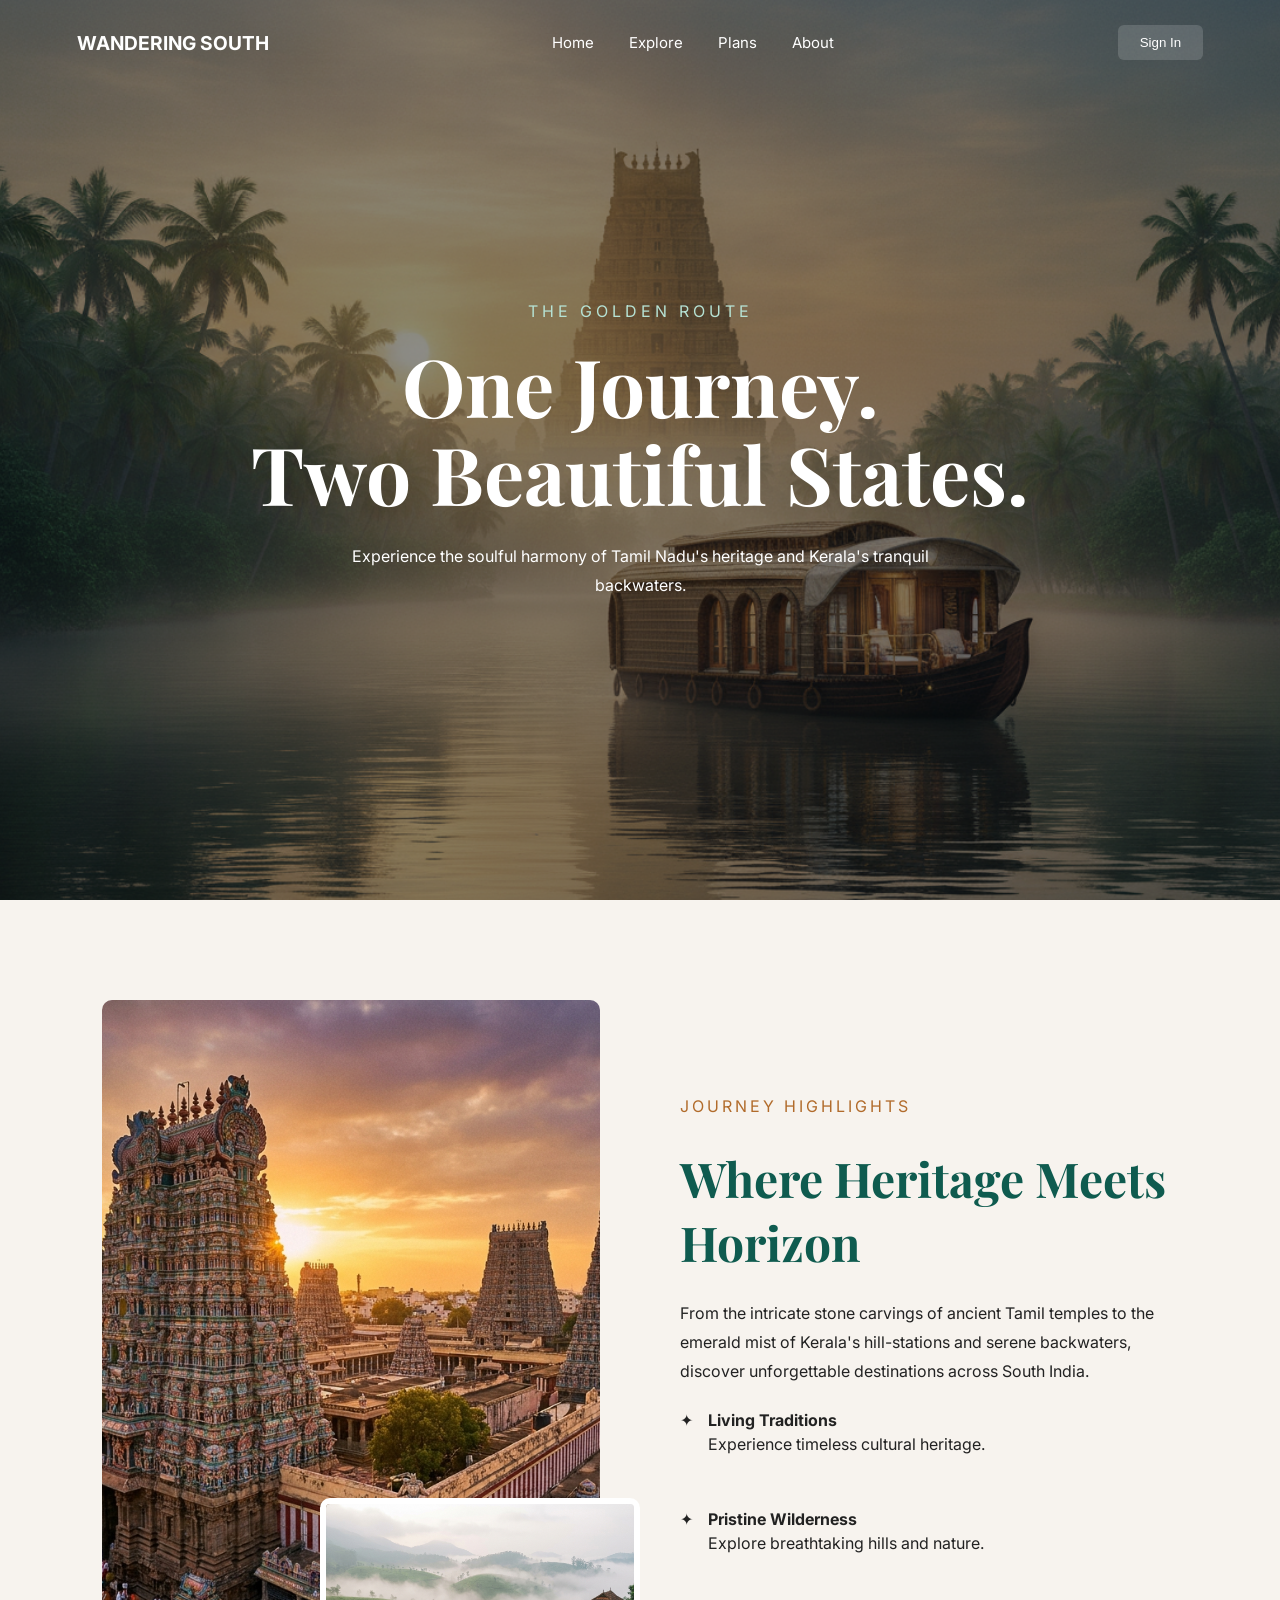
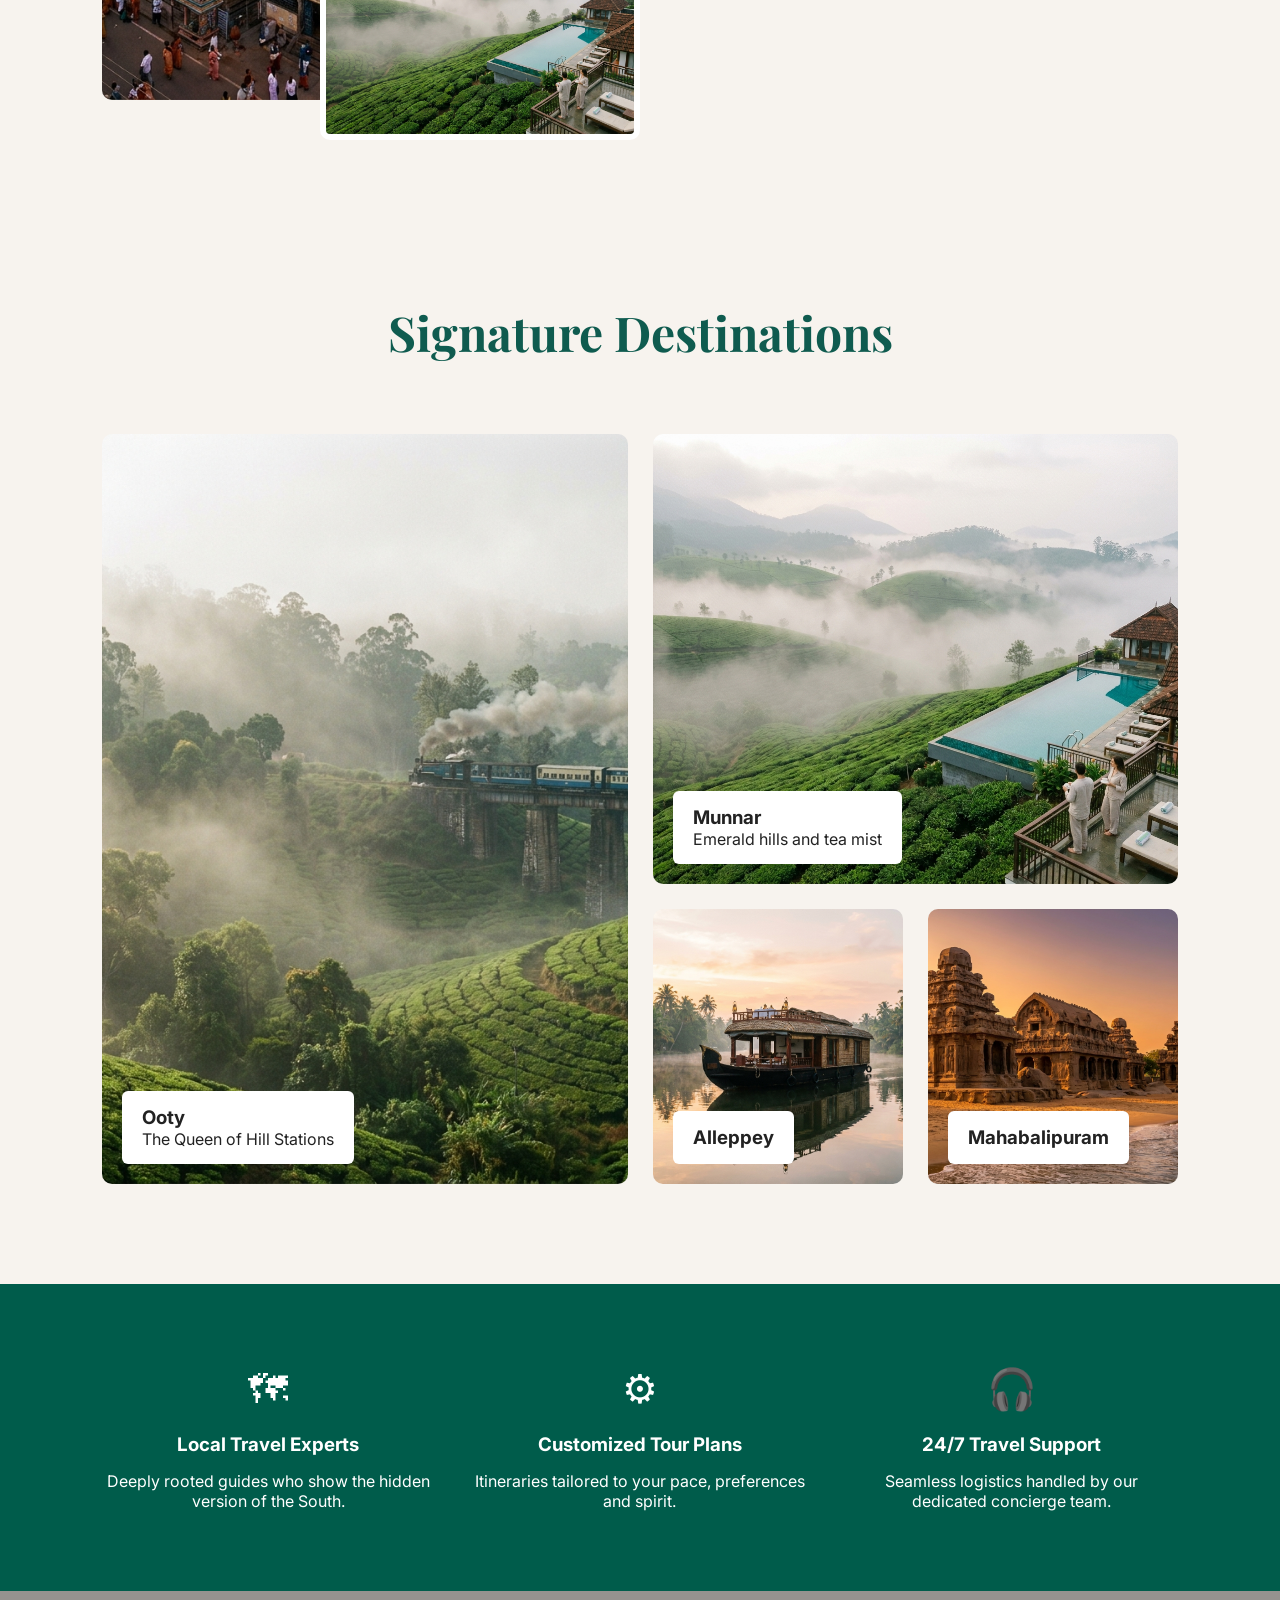
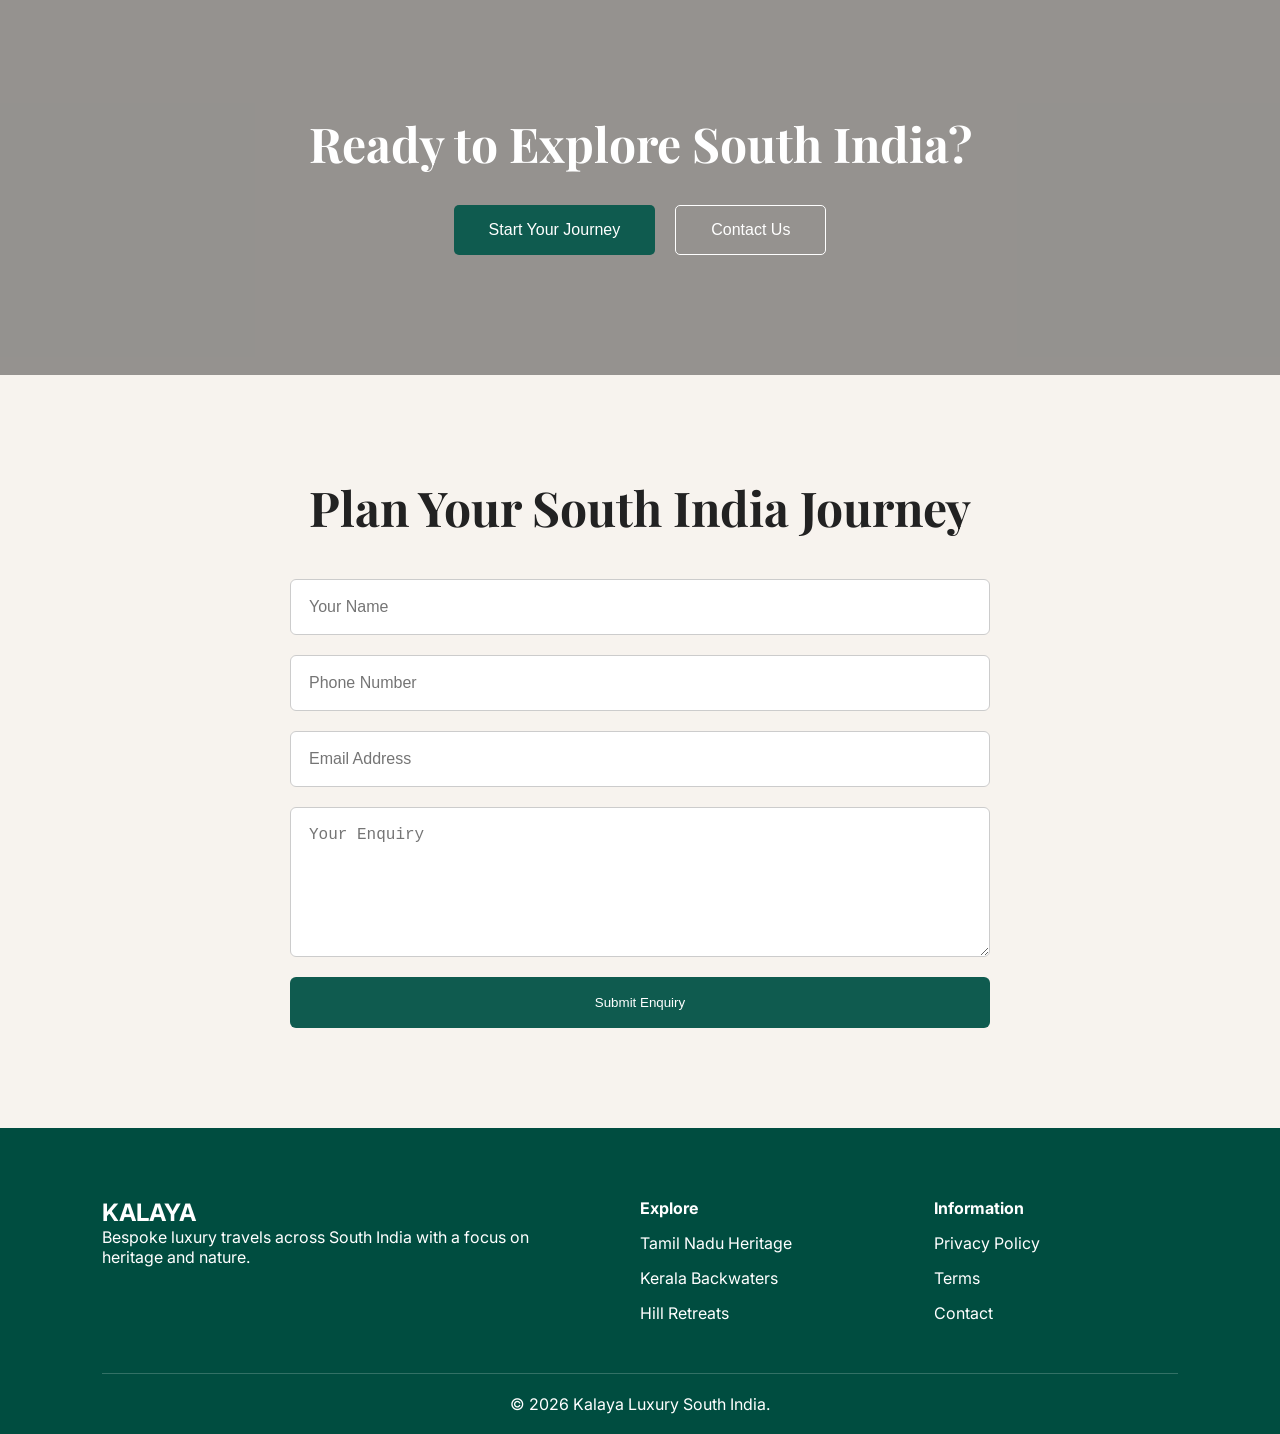
==== index.html @ ccb17ae9 "The travel website added" ====
<!DOCTYPE html>
<html lang="en">

<head>
  <meta charset="UTF-8" />
  <meta name="viewport" content="width=device-width, initial-scale=1.0" />
  <title>Tours Of South</title> <!-- GOOGLE FONT -->
  <link
    href="https://fonts.googleapis.com/css2?family=Playfair+Display:wght@400;500;600;700&family=Inter:wght@300;400;500;600&display=swap"
    rel="stylesheet"> <!-- CSS -->
  <link rel="stylesheet" href="style.css">
</head>

<body> <!-- ================= NAVBAR ================= -->
  <header class="navbar">
    <div class="logo"> WANDERING SOUTH </div>
    <nav class="nav-links" id="navLinks"> <a href="C:\Users\moort\Downloads\south_india_travel\index.html">Home</a> <a
        href="explore.html">Explore</a> <a href="#">Plans</a> <a
        href="#">About</a> </nav> <button class="sign-btn"> Sign In </button>
    <div class="menu-toggle" id="menuToggle"> ☰ </div>
  </header> <!-- ================= HERO SECTION ================= -->
  <section class="hero"> <img src="./Images/temple_boat.png" class="hero-bg" alt="Hero Image">
    <div class="overlay"></div>
    <div class="hero-content">
      <p class="sub-heading"> THE GOLDEN ROUTE </p>
      <h1> One Journey.<br> Two Beautiful States. </h1>
      <p class="hero-text"> Experience the soulful harmony of Tamil Nadu's heritage and Kerala's tranquil backwaters.
      </p>
    </div>
  </section> <!-- ================= ABOUT SECTION ================= -->
  <section class="about">
    <div class="about-left"> <img src="./Images/Temple.png" class="main-img" alt="Temple"> <img src="Images/Munnar.png"
        class="floating-img" alt="Hills"> </div>
    <div class="about-right">
      <p class="section-tag"> JOURNEY HIGHLIGHTS </p>
      <h2> Where Heritage Meets Horizon </h2>
      <p> From the intricate stone carvings of ancient Tamil temples to the emerald mist of Kerala's hill-stations and
        serene backwaters, discover unforgettable destinations across South India. </p>
      <div class="features">
        <div class="feature-item"> <span>✦</span>
          <div>
            <h4>Living Traditions</h4>
            <p>Experience timeless cultural heritage.</p>
          </div>
        </div>
        <div class="feature-item"> <span>✦</span>
          <div>
            <h4>Pristine Wilderness</h4>
            <p>Explore breathtaking hills and nature.</p>
          </div>
        </div>
      </div>
    </div>
  </section> <!-- ================= DESTINATIONS ================= -->
  <section class="destinations">
    <h2 class="section-title"> Signature Destinations </h2>
    <div class="destination-grid"> <!-- LEFT CARD -->
      <div class="card large-card"> <img src="Images/ooty.png" alt="Ooty">
        <div class="card-content">
          <h3>Ooty</h3>
          <p>The Queen of Hill Stations</p>
        </div>
      </div> <!-- RIGHT SIDE -->
      <div class="right-grid">
        <div class="card top-card"> <img src="Images/Munnar.png" alt="Munnar">
          <div class="card-content">
            <h3>Munnar</h3>
            <p>Emerald hills and tea mist</p>
          </div>
        </div>
        <div class="bottom-grid">
          <div class="card small-card"> <img src="Images/boat.png" alt="Alleppey">
            <div class="card-content">
              <h3>Alleppey</h3>
            </div>
          </div>
          <div class="card small-card"> <img src="Images/Mahaballi.png" alt="Mahabalipuram">
            <div class="card-content">
              <h3>Mahabalipuram</h3>
            </div>
          </div>
        </div>
      </div>
    </div>
  </section> <!-- ================= SERVICES ================= -->
  <section class="services">
    <div class="service-box">
      <div class="icon">🗺</div>
      <h3>Local Travel Experts</h3>
      <p> Deeply rooted guides who show the hidden version of the South. </p>
    </div>
    <div class="service-box">
      <div class="icon">⚙</div>
      <h3>Customized Tour Plans</h3>
      <p> Itineraries tailored to your pace, preferences and spirit. </p>
    </div>
    <div class="service-box">
      <div class="icon">🎧</div>
      <h3>24/7 Travel Support</h3>
      <p> Seamless logistics handled by our dedicated concierge team. </p>
    </div>
  </section> <!-- ================= CTA SECTION ================= -->
  <section class="cta">
    <div class="cta-overlay"></div>
    <div class="cta-content">
      <h2> Ready to Explore South India? </h2>
      <div class="cta-buttons"> <button class="primary-btn"> Start Your Journey </button> <button class="secondary-btn">
          Contact Us </button> </div>
    </div>
  </section> <!-- ================= ENQUIRY FORM ================= -->
  <section class="contact-section">
    <h2> Plan Your South India Journey </h2>
    <form id="enquiryForm"> <input type="text" id="name" placeholder="Your Name" required> <input type="tel" id="phone"
        placeholder="Phone Number" required> <input type="email" id="email" placeholder="Email Address" required>
      <textarea id="message" placeholder="Your Enquiry"></textarea> <button type="submit"> Submit Enquiry </button>
    </form>
  </section> <!-- ================= FOOTER ================= -->
  <footer class="footer">
    <div class="footer-container">
      <div class="footer-logo">
        <h2>KALAYA</h2>
        <p> Bespoke luxury travels across South India with a focus on heritage and nature. </p>
      </div>
      <div class="footer-links">
        <h4>Explore</h4> <a href="#">Tamil Nadu Heritage</a> <a href="#">Kerala Backwaters</a> <a href="#">Hill
          Retreats</a>
      </div>
      <div class="footer-links">
        <h4>Information</h4> <a href="#">Privacy Policy</a> <a href="#">Terms</a> <a href="#">Contact</a>
      </div>
    </div>
    <div class="footer-bottom"> © 2026 Kalaya Luxury South India. </div>
  </footer> <!-- JS -->
  <script src="script.js"></script>
</body>

</html>
---- style.css ----
* {
  margin: 0;
  padding: 0;
  box-sizing: border-box;
}

body {
  font-family: 'Inter', sans-serif;
  background: #f7f3ee;
  color: #222;
}

img {
  width: 100%;
  display: block;
}

a {
  text-decoration: none;
}

/* ================= NAVBAR ================= */
.navbar {
  position: absolute;
  top: 0;
  width: 100%;
  padding: 25px 6%;
  display: flex;
  justify-content: space-between;
  align-items: center;
  z-index: 1000;
}

.logo {
  color: white;
  font-weight: 700;
  font-size: 1.2rem;
}

.nav-links {
  display: flex;
  gap: 35px;
}

.nav-links a {
  color: white;
  font-size: 15px;
}

.sign-btn {
  background: rgba(255, 255, 255, 0.15);
  border: none;
  color: white;
  padding: 10px 22px;
  border-radius: 6px;
  cursor: pointer;
}

.menu-toggle {
  display: none;
  color: white;
  font-size: 28px;
  cursor: pointer;
}

/* ================= HERO ================= */
.hero {
  height: 100vh;
  position: relative;
  overflow: hidden;
}

.hero-bg {
  width: 100%;
  height: 100%;
  object-fit: cover;
}

.overlay {
  position: absolute;
  inset: 0;
  background: rgba(0, 0, 0, 0.45);
}

.hero-content {
  position: absolute;
  top: 50%;
  left: 50%;
  transform: translate(-50%, -50%);
  text-align: center;
  color: white;
  width: 90%;
}

.sub-heading {
  letter-spacing: 4px;
  margin-bottom: 20px;
  color: #b6e2d4;
}

.hero-content h1 {
  font-family: 'Playfair Display', serif;
  font-size: 5rem;
  line-height: 1.1;
  margin-bottom: 25px;
}

.hero-text {
  max-width: 650px;
  margin: auto;
  line-height: 1.8;
}

/* ================= ABOUT ================= */
.about {
  display: flex;
  gap: 80px;
  align-items: center;
  padding: 100px 8%;
  flex-wrap: wrap;
}

.about-left {
  flex: 1;
  position: relative;
  min-width: 300px;
}

.main-img {
  border-radius: 10px;
  height: 700px;
  object-fit: cover;
}

.floating-img {
  width: 320px;
  position: absolute;
  bottom: -40px;
  right: -40px;
  border: 6px solid white;
  border-radius: 10px;
}

.about-right {
  flex: 1;
  min-width: 300px;
}

.section-tag {
  color: #b16b2b;
  letter-spacing: 3px;
  margin-bottom: 20px;
}

.about-right h2 {
  font-size: 3rem;
  color: #0f5b4f;
  margin-bottom: 25px;
  font-family: 'Playfair Display', serif;
}

.about-right p {
  line-height: 1.8;
  margin-bottom: 25px;
}

.feature-item {
  display: flex;
  gap: 15px;
  margin-bottom: 25px;
}

/* ================= DESTINATIONS ================= */
.destinations {
  padding: 100px 8%;
}

.section-title {
  text-align: center;
  font-size: 3rem;
  margin-bottom: 70px;
  color: #0f5b4f;
  font-family: 'Playfair Display', serif;
}

.destination-grid {
  display: grid;
  grid-template-columns: 1fr 1fr;
  gap: 25px;
}

.right-grid {
  display: flex;
  flex-direction: column;
  gap: 25px;
}

.bottom-grid {
  display: grid;
  grid-template-columns: 1fr 1fr;
  gap: 25px;
}

.card {
  position: relative;
  overflow: hidden;
  border-radius: 10px;
}

.card img {
  height: 100%;
  object-fit: cover;
  transition: 0.4s;
}

.card:hover img {
  transform: scale(1.05);
}

.large-card {
  height: 750px;
}

.top-card {
  height: 450px;
}

.small-card {
  height: 275px;
}

.card-content {
  position: absolute;
  bottom: 20px;
  left: 20px;
  background: white;
  padding: 15px 20px;
  border-radius: 6px;
}

/* ================= SERVICES ================= */
.services {
  background: #005c4b;
  color: white;
  padding: 80px 8%;
  display: grid;
  grid-template-columns: repeat(3, 1fr);
  gap: 40px;
  text-align: center;
}

.service-box .icon {
  font-size: 40px;
  margin-bottom: 20px;
}

.service-box h3 {
  margin-bottom: 15px;
}

/* ================= CTA ================= */
.cta {
  position: relative;
  background: url('../images/backgrounds/cta-bg.jpg') center/cover;
  padding: 120px 20px;
  text-align: center;
  color: white;
}

.cta-overlay {
  position: absolute;
  inset: 0;
  background: rgba(0, 0, 0, 0.4);
}

.cta-content {
  position: relative;
  z-index: 2;
}

.cta h2 {
  font-size: 3rem;
  margin-bottom: 30px;
  font-family: 'Playfair Display', serif;
}

.cta-buttons {
  display: flex;
  justify-content: center;
  gap: 20px;
  flex-wrap: wrap;
}

.primary-btn,
.secondary-btn {
  padding: 15px 35px;
  border: none;
  cursor: pointer;
  font-size: 16px;
  border-radius: 5px;
}

.primary-btn {
  background: #0f5b4f;
  color: white;
}

.secondary-btn {
  background: transparent;
  border: 1px solid white;
  color: white;
}

/* ================= CONTACT ================= */
.contact-section {
  padding: 100px 8%;
  text-align: center;
}

.contact-section h2 {
  font-size: 3rem;
  margin-bottom: 40px;
  font-family: 'Playfair Display', serif;
}

#enquiryForm {
  max-width: 700px;
  margin: auto;
  display: flex;
  flex-direction: column;
  gap: 20px;
}

#enquiryForm input,
#enquiryForm textarea {
  padding: 18px;
  border: 1px solid #ccc;
  border-radius: 6px;
  font-size: 16px;
}

#enquiryForm textarea {
  height: 150px;
}

#enquiryForm button {
  background: #0f5b4f;
  color: white;
  padding: 18px;
  border: none;
  border-radius: 6px;
  cursor: pointer;
}

/* ================= FOOTER ================= */
.footer {
  background: #004d40;
  color: white;
  padding: 70px 8% 20px;
}

.footer-container {
  display: grid;
  grid-template-columns: 2fr 1fr 1fr;
  gap: 50px;
}

.footer-links {
  display: flex;
  flex-direction: column;
  gap: 15px;
}

.footer-links a {
  color: white;
}

.footer-bottom {
  margin-top: 50px;
  text-align: center;
  border-top: 1px solid rgba(255, 255, 255, 0.2);
  padding-top: 20px;
}

/* ================= RESPONSIVE ================= */
@media(max-width:992px) {
  .hero-content h1 {
    font-size: 3.5rem;
  }

  .destination-grid {
    grid-template-columns: 1fr;
  }

  .services {
    grid-template-columns: 1fr;
  }

  .footer-container {
    grid-template-columns: 1fr;
  }
}

@media(max-width:768px) {
  .nav-links {
    position: absolute;
    top: 90px;
    right: -100%;
    background: #0f5b4f;
    flex-direction: column;
    width: 250px;
    padding: 30px;
    transition: 0.4s;
  }

  .nav-links.active {
    right: 20px;
  }

  .menu-toggle {
    display: block;
  }

  .sign-btn {
    display: none;
  }

  .hero-content h1 {
    font-size: 2.5rem;
  }

  .about {
    flex-direction: column;
  }

  .floating-img {
    width: 220px;
    right: 0;
  }

  .bottom-grid {
    grid-template-columns: 1fr;
  }

  .large-card {
    height: 500px;
  }

  .top-card {
    height: 300px;
  }

  .small-card {
    height: 250px;
  }

  .section-title,
  .about-right h2,
  .contact-section h2,
  .cta h2 {
    font-size: 2rem;
  }

  /* EXPLORE PAGE */
  /* ========================================= */
  .explore-navbar {
    background: #f7f3ee;
    display: flex;
    justify-content: space-between;
    align-items: center;
    padding: 20px 6%;
    position: sticky;
    top: 0;
    z-index: 1000;
  }

  .explore-logo {
    font-family: 'Playfair Display', serif;
    font-size: 2rem;
    line-height: 1;
  }

  .explore-nav-links {
    display: flex;
    gap: 30px;
  }

  .explore-nav-links a {
    color: #222;
    font-size: 15px;
  }

  .active-link {
    border-bottom: 2px solid #0f5b4f;
  }

  .journey-btn {
    background: #0f5b4f;
    color: white;
    border: none;
    padding: 14px 22px;
    border-radius: 10px;
    cursor: pointer;
  }

  .explore-menu-toggle {
    display: none;
    font-size: 30px;
    cursor: pointer;
  }

  /* HERO */
  .explore-hero {
    display: flex;
    justify-content: space-between;
    align-items: center;
    gap: 50px;
    padding: 60px 6%;
    flex-wrap: wrap;
  }

  .explore-left {
    flex: 1;
    min-width: 300px;
  }

  .explore-left h1 {
    font-size: 4rem;
    margin-bottom: 25px;
    font-family: 'Playfair Display', serif;
  }

  .explore-left p {
    line-height: 1.8;
    margin-bottom: 30px;
  }

  /* SEARCH */
  .search-container {
    position: relative;
    display: flex;
    background: white;
    padding: 10px;
    border-radius: 15px;
    box-shadow: 0 5px 15px rgba(0, 0, 0, 0.08);
  }

  .search-container input {
    flex: 1;
    border: none;
    outline: none;
    padding: 15px;
    font-size: 15px;
  }

  .search-container button {
    background: #0f5b4f;
    color: white;
    border: none;
    padding: 15px 25px;
    border-radius: 10px;
    cursor: pointer;
  }

  /* SEARCH SUGGESTION */
  .suggestions-box {
    position: absolute;
    width: 100%;
    top: 100%;
    left: 0;
    background: white;
    border-radius: 10px;
    margin-top: 10px;
    overflow: hidden;
    z-index: 100;
  }

  .suggestion-item {
    padding: 15px;
    cursor: pointer;
  }

  .suggestion-item:hover {
    background: #f3f3f3;
  }

  /* RIGHT GRID */
  .explore-right {
    flex: 1;
    display: grid;
    grid-template-columns: 1fr 1fr;
    gap: 20px;
    min-width: 300px;
  }

  .grid-item {
    overflow: hidden;
    border-radius: 15px;
    height: 240px;
  }

  .grid-item img {
    width: 100%;
    height: 100%;
    object-fit: cover;
  }

  .tall {
    grid-row: span 2;
    height: 500px;
  }

  /* CATEGORY */
  .category-section {
    padding: 100px 6%;
    text-align: center;
  }

  .category-section h2 {
    font-size: 3rem;
    margin-bottom: 60px;
    font-family: 'Playfair Display', serif;
  }

  .category-grid {
    display: grid;
    grid-template-columns: repeat(5, 1fr);
    gap: 20px;
  }

  .category-card {
    position: relative;
    overflow: hidden;
    border-radius: 15px;
    cursor: pointer;
    height: 320px;
  }

  .category-card img {
    width: 100%;
    height: 100%;
    object-fit: cover;
    transition: 0.4s;
  }

  .category-card:hover img {
    transform: scale(1.08);
  }

  .category-overlay {
    position: absolute;
    inset: 0;
    background: linear-gradient(to top, rgba(0, 0, 0, 0.7), transparent);
    display: flex;
    flex-direction: column;
    justify-content: flex-end;
    padding: 20px;
    color: white;
    text-align: left;
  }

  /* FEATURED */
  .featured-section {
    padding: 100px 6%;
  }

  .featured-top {
    display: flex;
    justify-content: space-between;
    align-items: center;
    margin-bottom: 50px;
    flex-wrap: wrap;
    gap: 20px;
  }

  .featured-top h2 {
    font-size: 3rem;
    font-family: 'Playfair Display', serif;
  }

  .filter-buttons {
    display: flex;
    gap: 15px;
  }

  .filter-buttons button {
    border: none;
    padding: 12px 20px;
    border-radius: 30px;
    cursor: pointer;
  }

  .active-filter {
    background: #0f5b4f;
    color: white;
  }

  .destination-cards {
    display: grid;
    grid-template-columns: repeat(3, 1fr);
    gap: 30px;
  }

  .destination-card {
    background: white;
    border-radius: 20px;
    overflow: hidden;
    box-shadow: 0 10px 20px rgba(0, 0, 0, 0.05);
  }

  .destination-card img {
    width: 100%;
    height: 260px;
    object-fit: cover;
  }

  .destination-content {
    padding: 25px;
  }

  .destination-content h3 {
    margin-bottom: 15px;
    font-size: 1.6rem;
    font-family: 'Playfair Display', serif;
  }

  .destination-content p {
    line-height: 1.8;
    margin-bottom: 25px;
  }

  .destination-footer {
    display: flex;
    justify-content: space-between;
  }

  /* BENEFITS */
  .benefits-section {
    padding: 80px 6%;
    display: grid;
    grid-template-columns: repeat(3, 1fr);
    gap: 40px;
    text-align: center;
  }

  .benefit-icon {
    width: 70px;
    height: 70px;
    background: #0f5b4f;
    margin: auto;
    border-radius: 20px;
    display: flex;
    justify-content: center;
    align-items: center;
    color: white;
    font-size: 30px;
    margin-bottom: 20px;
  }

  /* CTA */
  .explore-cta {
    position: relative;
    background: url('Images/varkala_red_cliff_beach_kerala_overlooking_the_arabian_sea_at_sunset_beachside.png') center/cover;
    padding: 140px 20px;
    text-align: center;
    color: white;
  }

  .cta-dark {
    position: absolute;
    inset: 0;
    background: rgba(0, 0, 0, 0.5);
  }

  .explore-cta-content {
    position: relative;
    z-index: 2;
  }

  .explore-cta-content h2 {
    font-size: 3.5rem;
    margin-bottom: 20px;
    font-family: 'Playfair Display', serif;
  }

  .cta-btns {
    display: flex;
    justify-content: center;
    gap: 20px;
    margin-top: 35px;
    flex-wrap: wrap;
  }

  .trip-btn,
  .contact-btn {
    padding: 15px 35px;
    border: none;
    border-radius: 10px;
    cursor: pointer;
  }

  .trip-btn {
    background: #0f5b4f;
    color: white;
  }

  .contact-btn {
    background: transparent;
    border: 1px solid white;
    color: white;
  }

  /* FOOTER */
  .explore-footer {
    background: #f7f3ee;
    padding: 80px 6% 20px;
  }

  .footer-grid {
    display: grid;
    grid-template-columns: 2fr 1fr 1fr 1fr;
    gap: 40px;
  }

  .footer-grid a {
    display: block;
    margin-bottom: 12px;
    color: #222;
  }

  .newsletter-box {
    display: flex;
    margin-top: 15px;
  }

  .newsletter-box input {
    flex: 1;
    padding: 15px;
    border: none;
  }

  .newsletter-box button {
    width: 60px;
    border: none;
    background: #0f5b4f;
    color: white;
  }

  /* RESPONSIVE */
  @media(max-width:992px) {
    .category-grid {
      grid-template-columns: repeat(2, 1fr);
    }

    .destination-cards {
      grid-template-columns: 1fr;
    }

    .benefits-section {
      grid-template-columns: 1fr;
    }

    .footer-grid {
      grid-template-columns: 1fr;
    }
  }

  @media(max-width:768px) {
    .explore-nav-links {
      position: absolute;
      top: 90px;
      right: -100%;
      flex-direction: column;
      background: white;
      width: 250px;
      padding: 30px;
      box-shadow: 0 10px 20px rgba(0, 0, 0, 0.1);
      transition: 0.4s;
    }

    .explore-nav-links.active {
      right: 20px;
    }

    .explore-menu-toggle {
      display: block;
    }

    .journey-btn {
      display: none;
    }

    .explore-left h1 {
      font-size: 2.5rem;
    }

    .category-grid {
      grid-template-columns: 1fr;
    }

    .explore-right {
      grid-template-columns: 1fr;
    }

    .tall {
      height: 300px;
    }

    .featured-top h2,
    .category-section h2,
    .explore-cta-content h2 {
      font-size: 2rem;
    }
  }
}
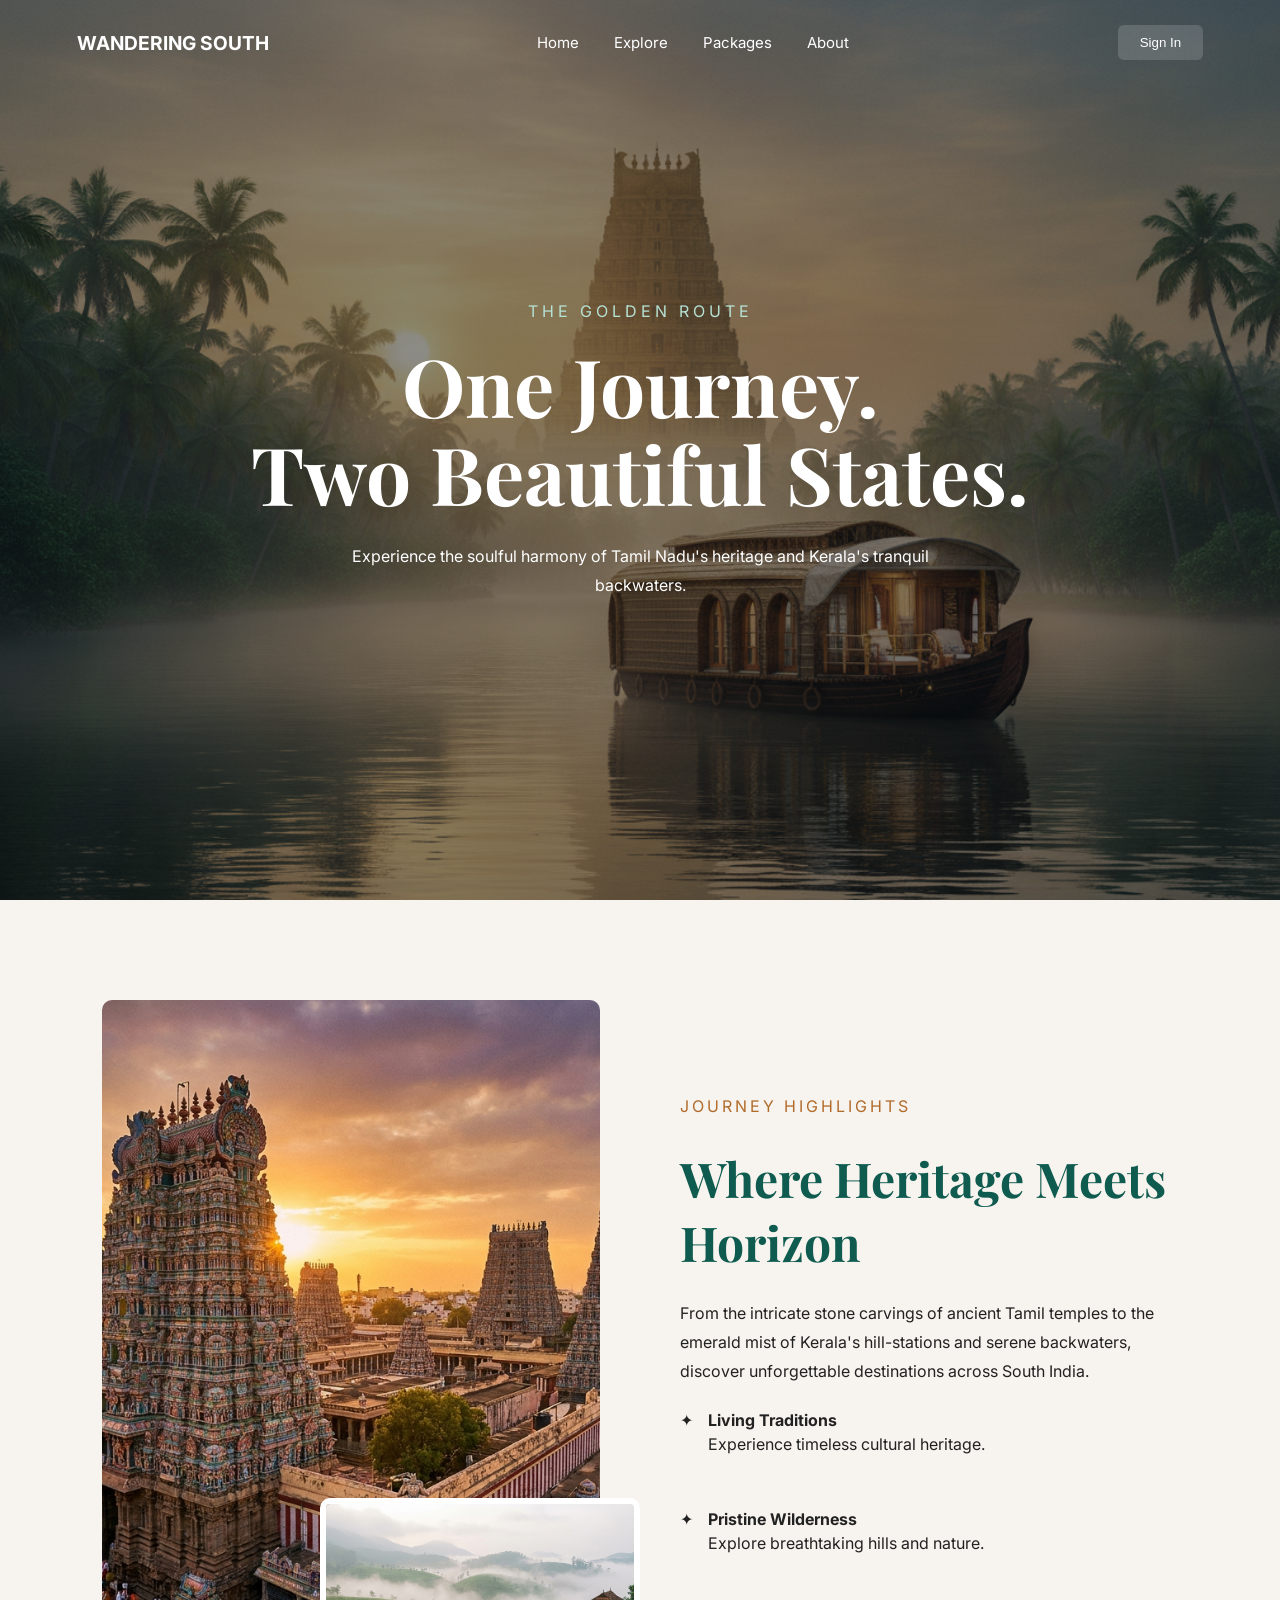
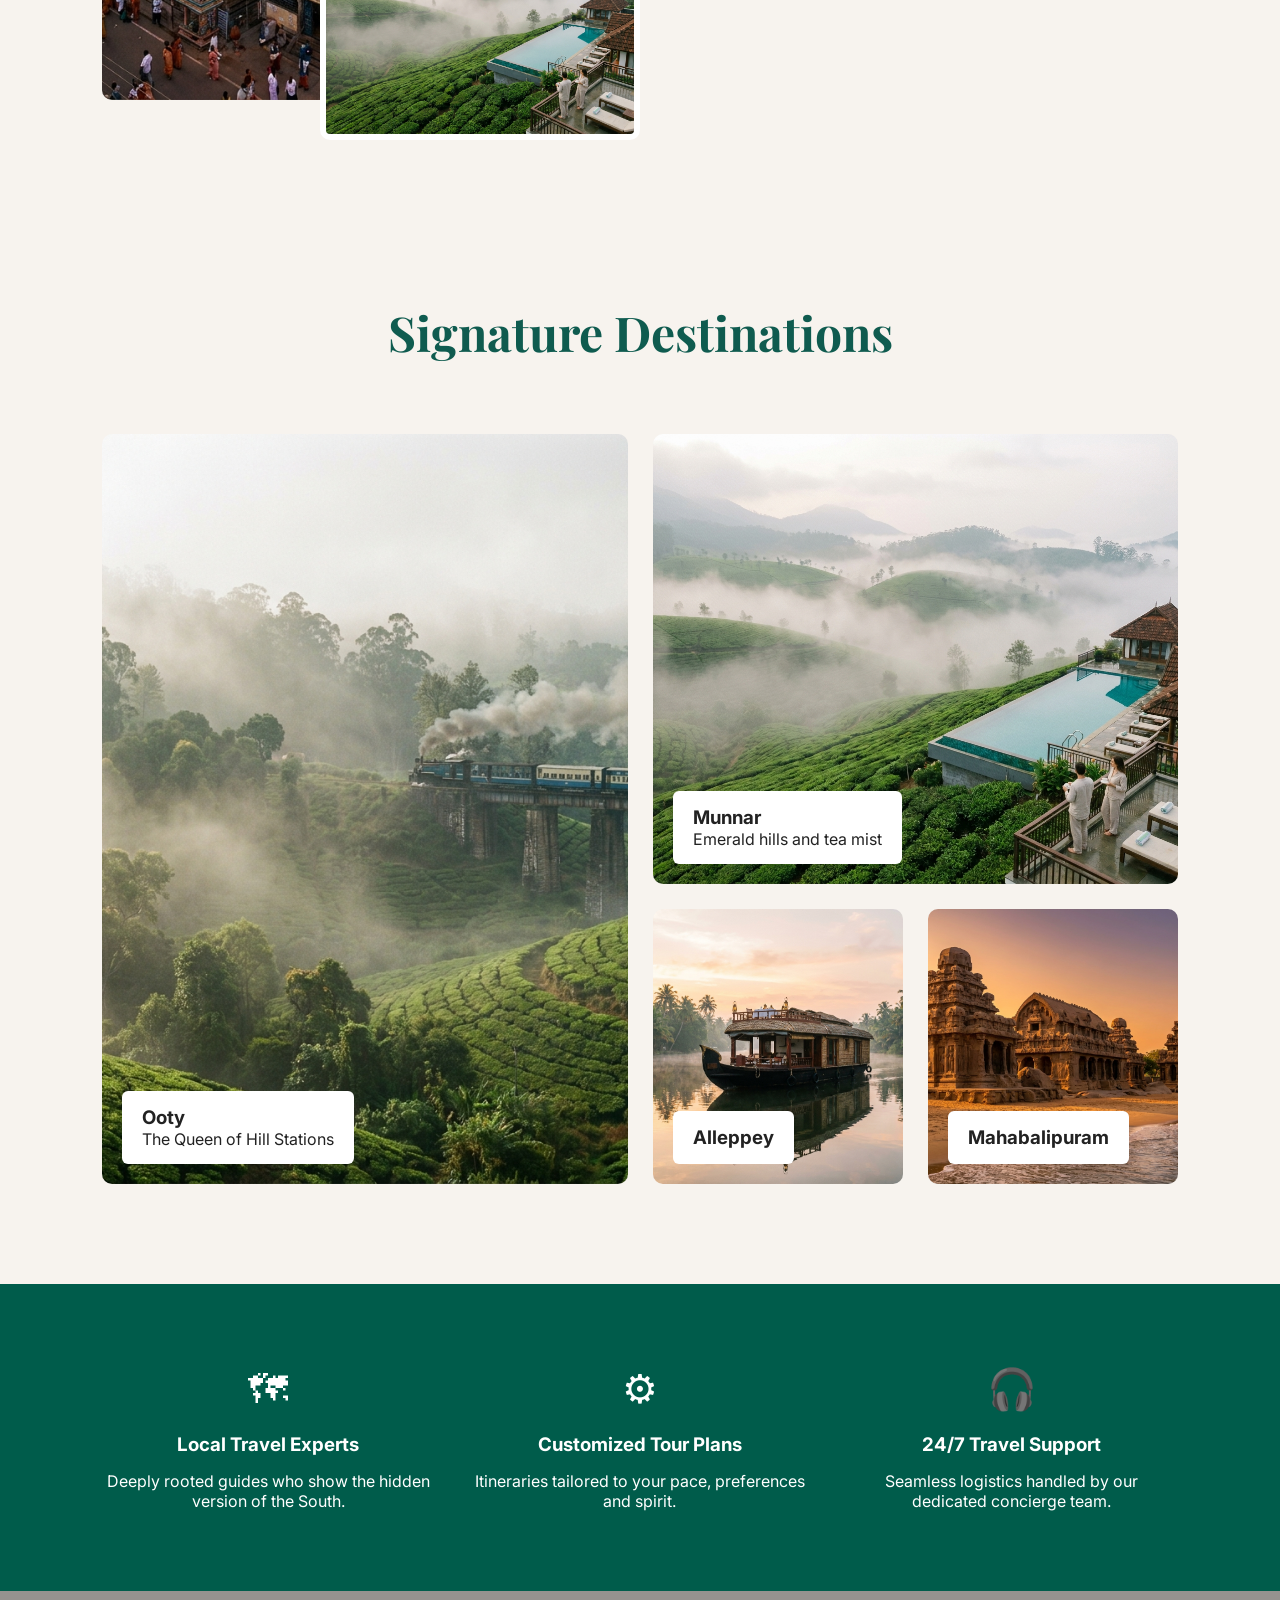
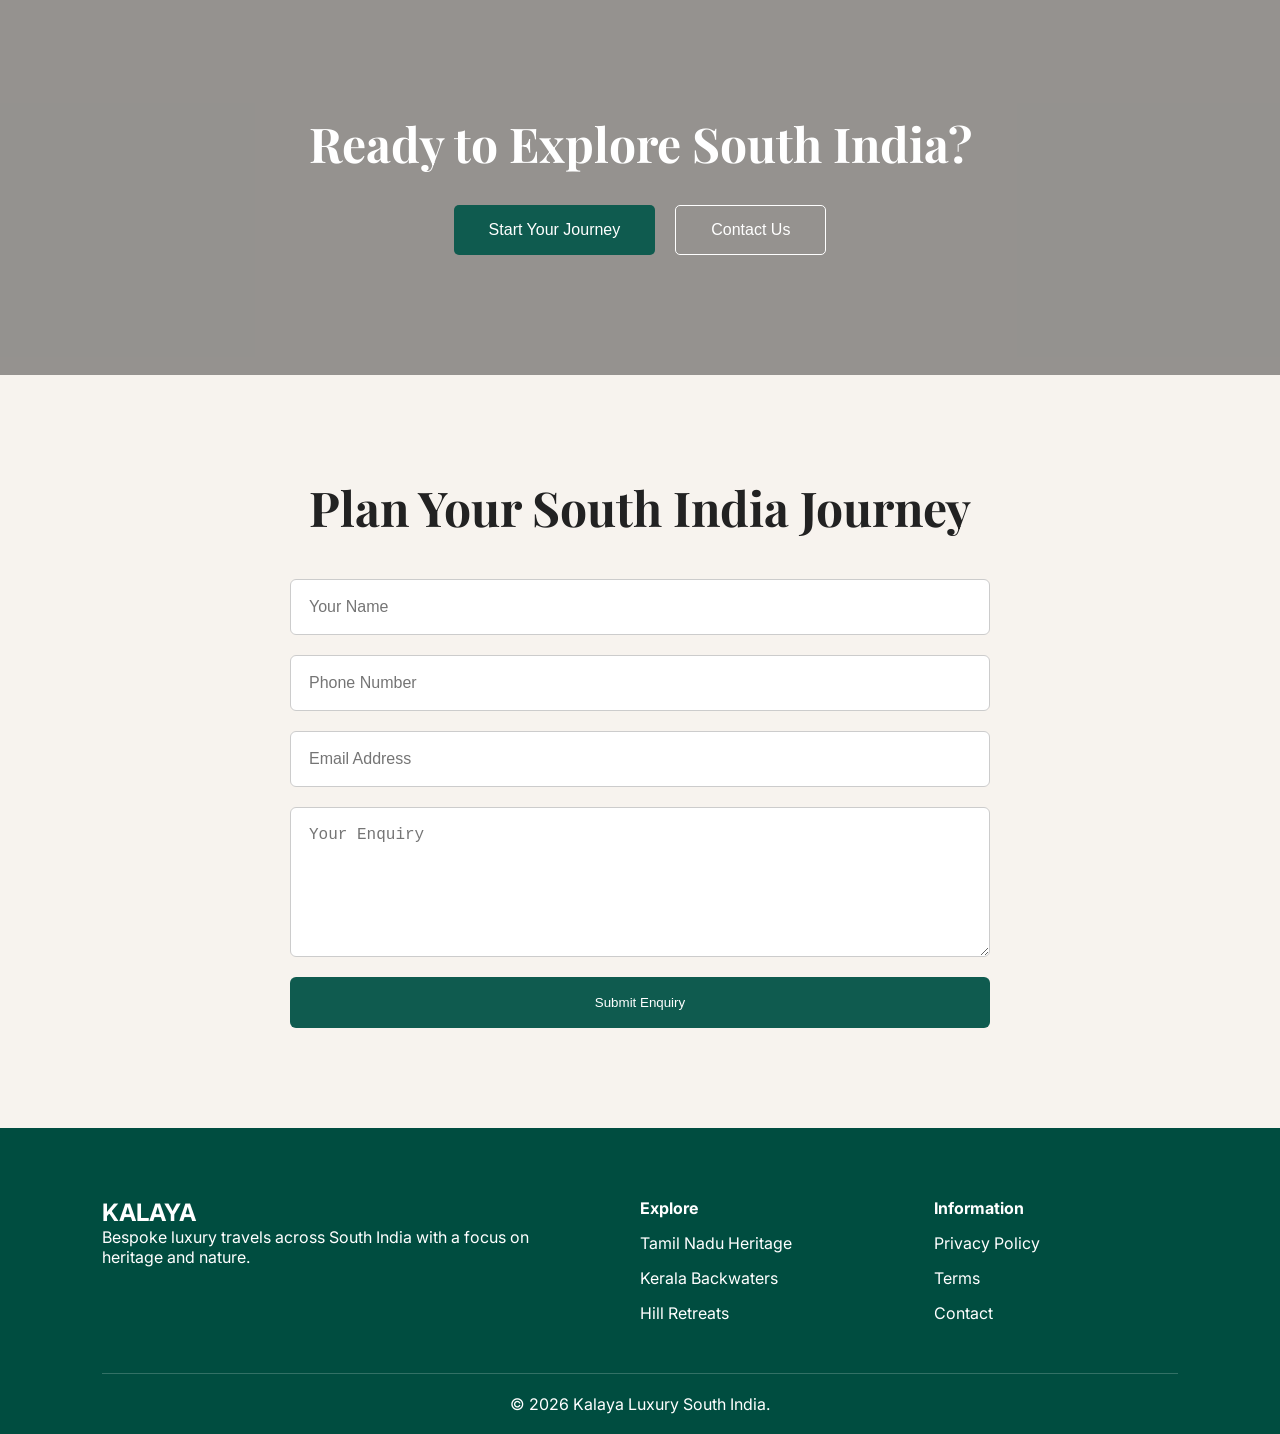
==== commit 21c6ffdf: "explore page is working" ====
--- a/index.html
+++ b/index.html
@@ -15,7 +15,7 @@
   <header class="navbar">
     <div class="logo"> WANDERING SOUTH </div>
     <nav class="nav-links" id="navLinks"> <a href="C:\Users\moort\Downloads\south_india_travel\index.html">Home</a> <a
-        href="explore.html">Explore</a> <a href="#">Plans</a> <a
+        href="explore.html">Explore</a> <a href="#">Packages</a> <a
         href="#">About</a> </nav> <button class="sign-btn"> Sign In </button>
     <div class="menu-toggle" id="menuToggle"> ☰ </div>
   </header> <!-- ================= HERO SECTION ================= -->
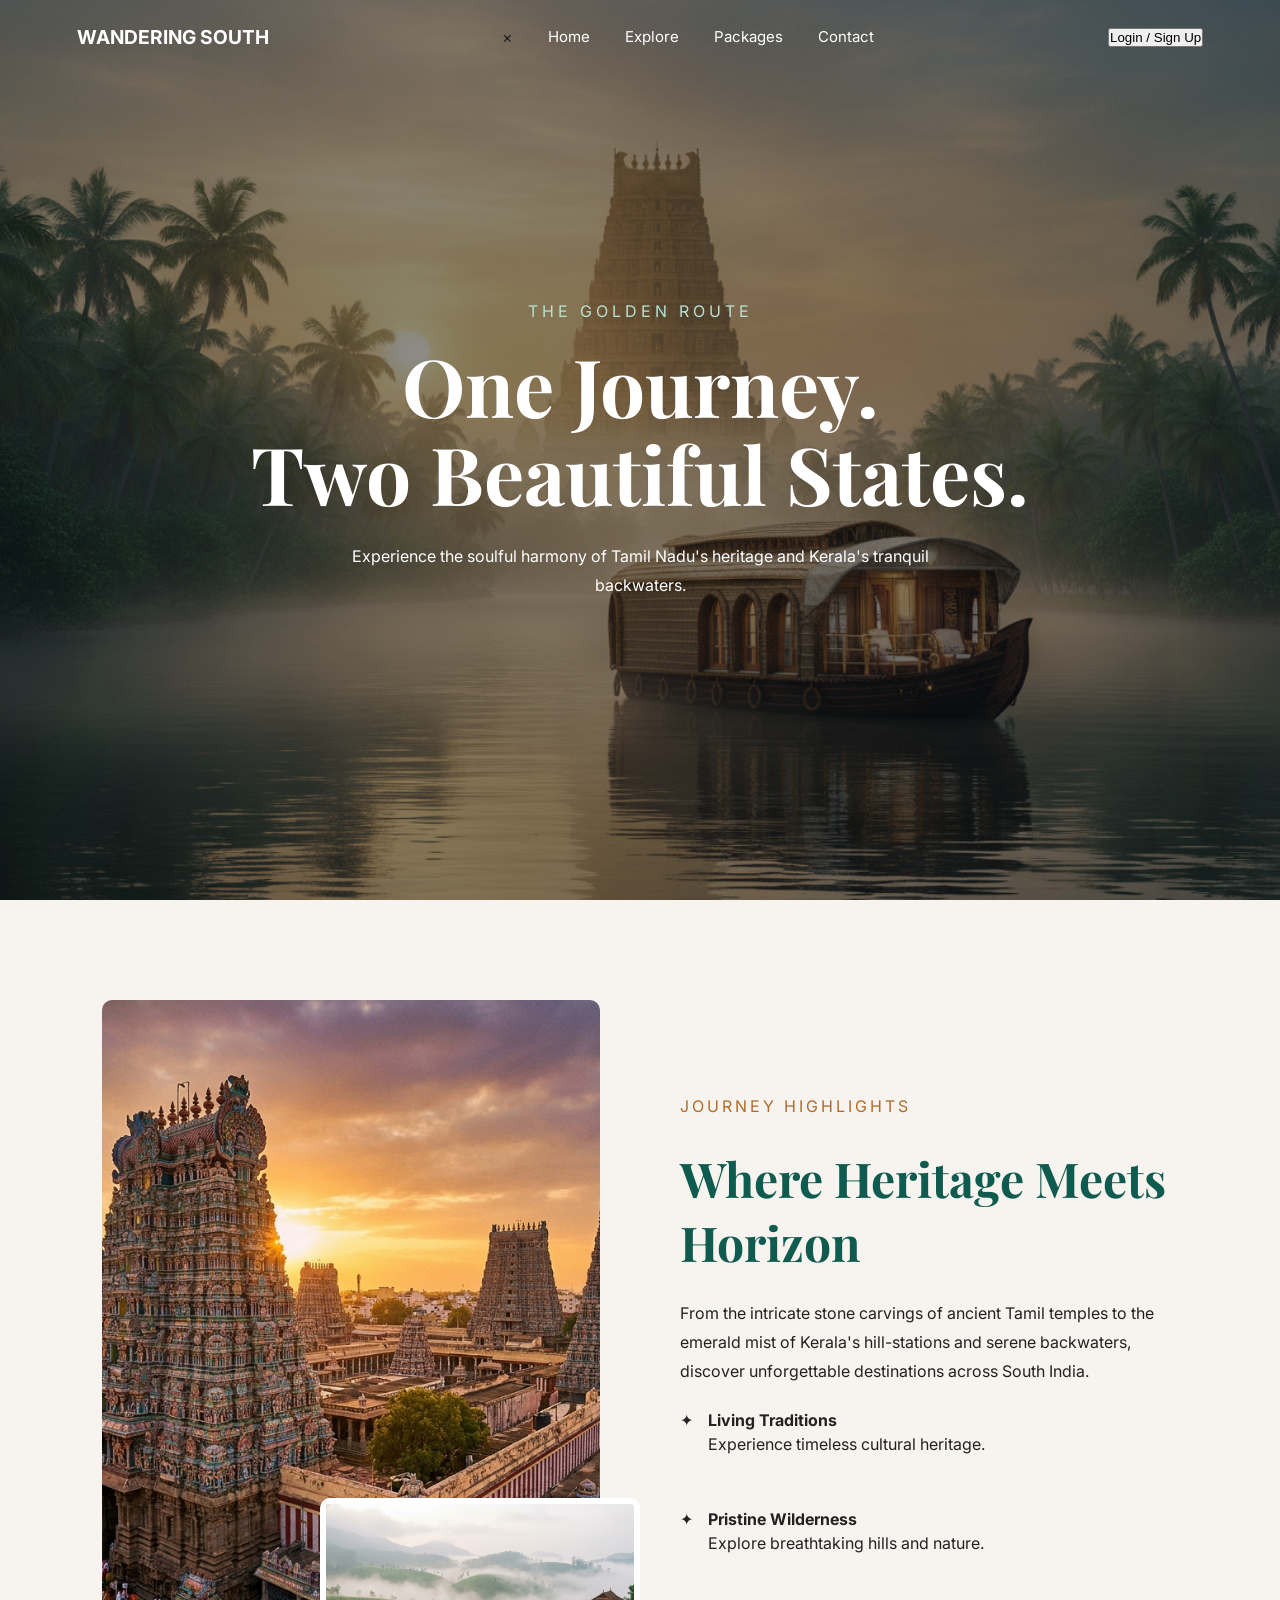
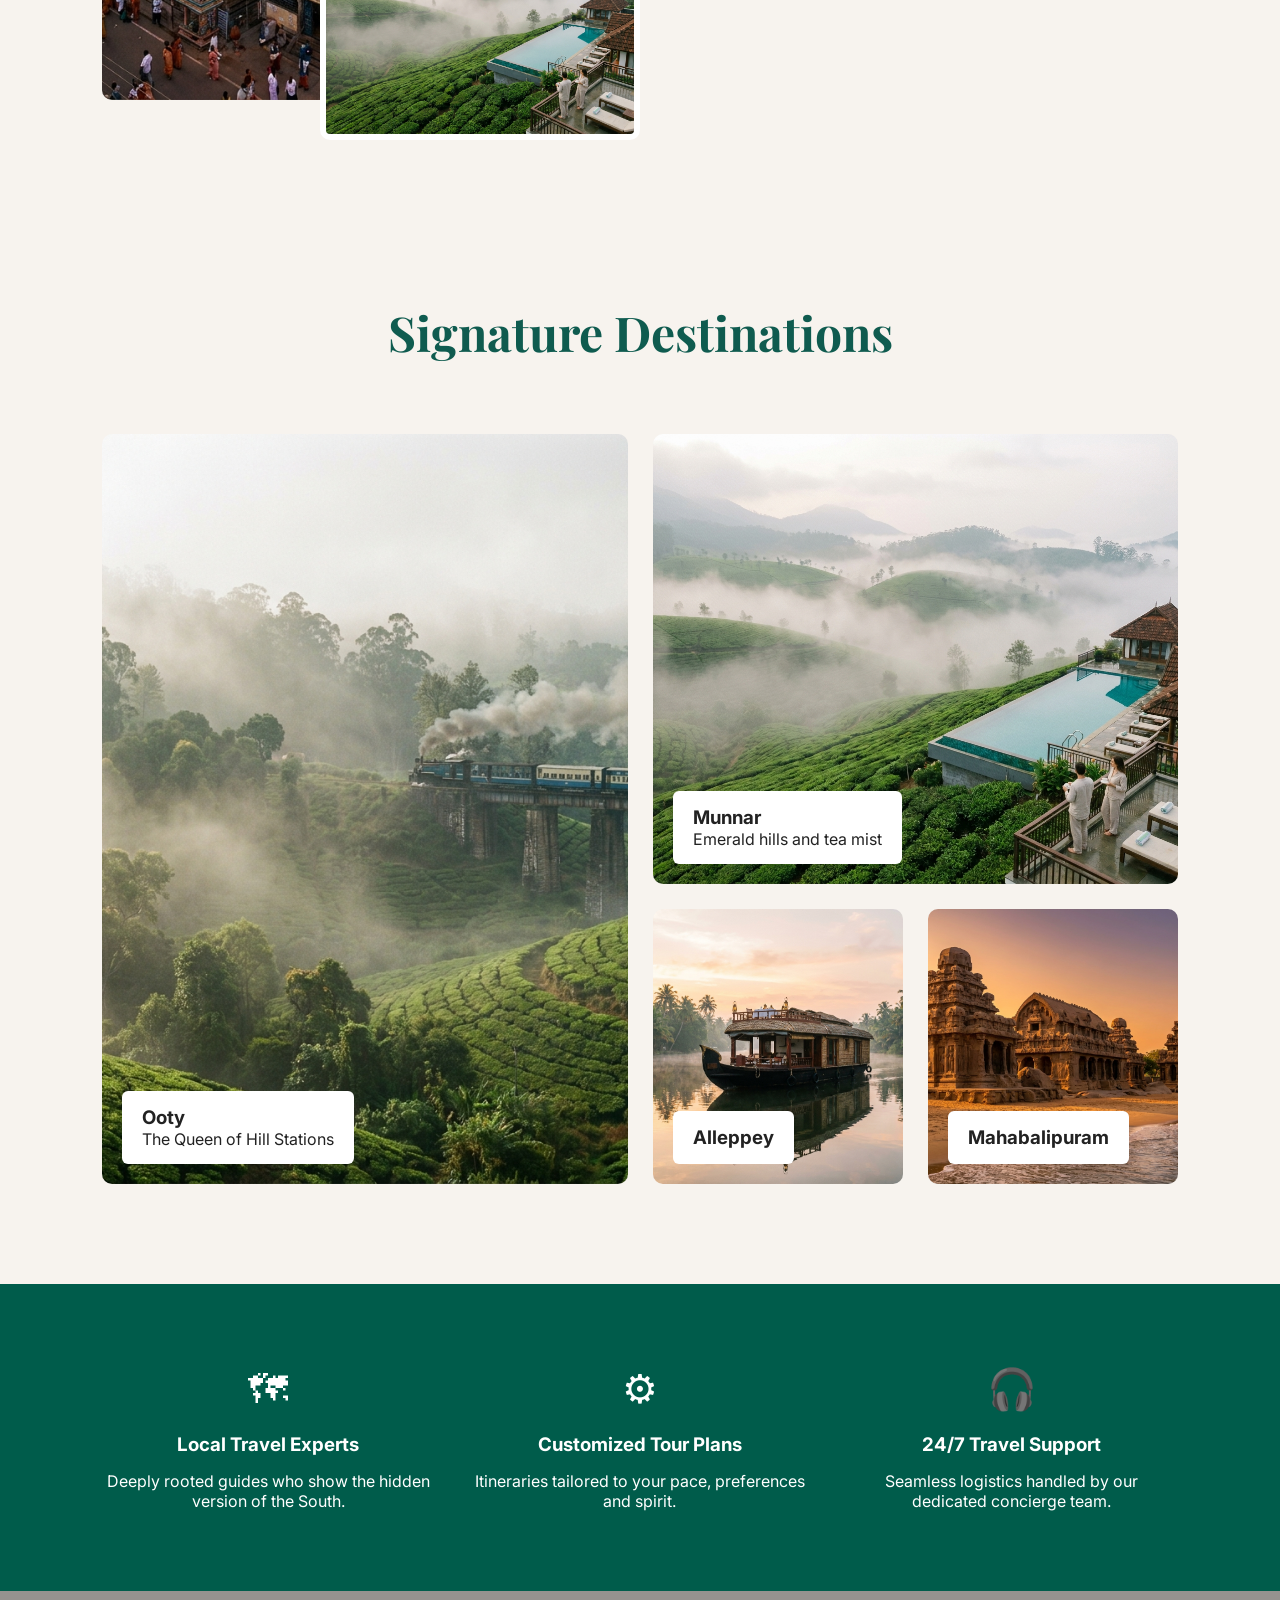
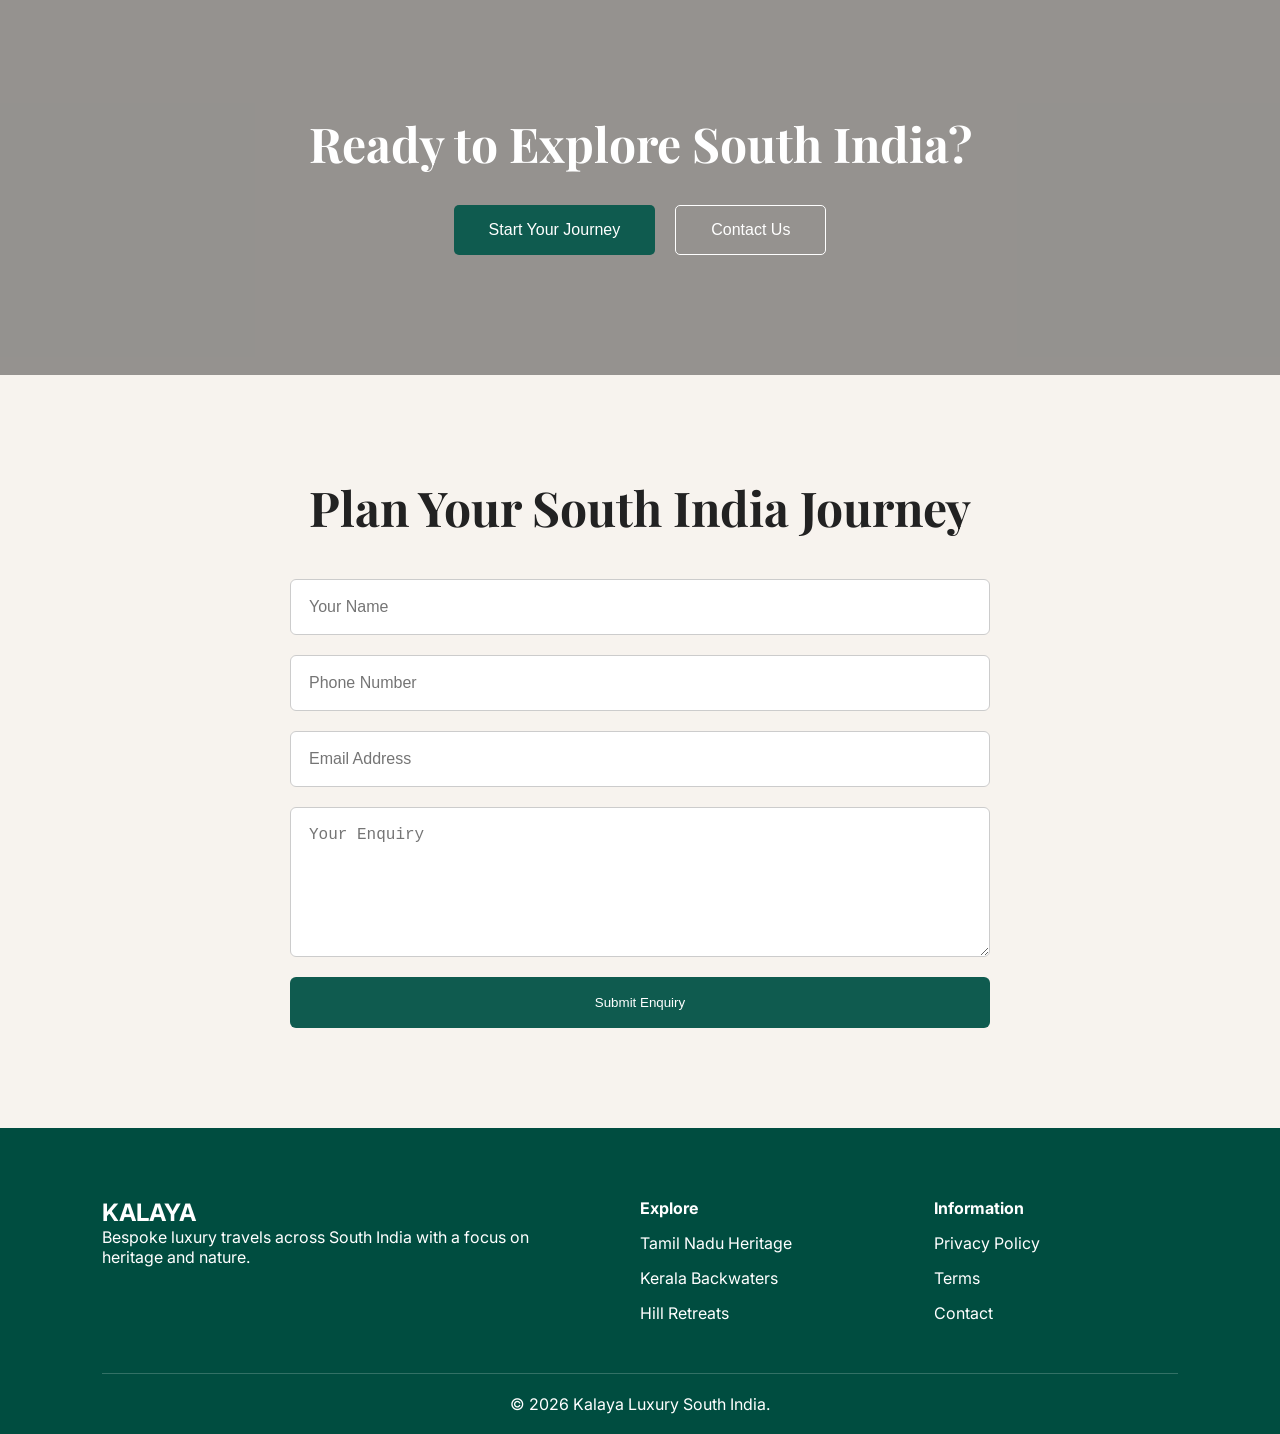
==== commit 93c4f986: "edited all pages" ====
--- a/index.html
+++ b/index.html
@@ -11,14 +11,23 @@
   <link rel="stylesheet" href="style.css">
 </head>
 
-<body> <!-- ================= NAVBAR ================= -->
-  <header class="navbar">
-    <div class="logo"> WANDERING SOUTH </div>
-    <nav class="nav-links" id="navLinks"> <a href="C:\Users\moort\Downloads\south_india_travel\index.html">Home</a> <a
-        href="explore.html">Explore</a> <a href="#">Packages</a> <a
-        href="#">About</a> </nav> <button class="sign-btn"> Sign In </button>
-    <div class="menu-toggle" id="menuToggle"> ☰ </div>
-  </header> <!-- ================= HERO SECTION ================= -->
+<body>
+  <!-- ================= NAVBAR ================= -->
+  <nav class="navbar">
+    <div class="logo">WANDERING SOUTH</div>
+    <div class="nav-links" id="navLinks">
+      <span class="close-btn" id="closeBtn">&times;</span>
+      <a href="index.html">Home</a>
+      <a href="explore.html">Explore</a>
+      <a href="package.html">Packages</a>
+      <a href="about.html">Contact</a>
+    </div>
+    <div class="userProfile" style="display:none; align-items:center; gap:8px; cursor:pointer; color:#0f5b4f; font-weight:600; margin-right:15px;">
+      <span style="font-size:20px;">👤</span> <span class="userNameDisplay"></span>
+    </div>
+    <button class="nav-btn">Plan Your Journey</button>
+    <div class="menu-toggle" id="menuToggle">☰</div>
+  </nav> <!-- ================= HERO SECTION ================= -->
   <section class="hero"> <img src="./Images/temple_boat.png" class="hero-bg" alt="Hero Image">
     <div class="overlay"></div>
     <div class="hero-content">
@@ -104,7 +113,7 @@
     <div class="cta-overlay"></div>
     <div class="cta-content">
       <h2> Ready to Explore South India? </h2>
-      <div class="cta-buttons"> <button class="primary-btn"> Start Your Journey </button> <button class="secondary-btn">
+      <div class="cta-buttons"> <button class="primary-btn" onclick="window.location.href='explore.html'"> Start Your Journey </button> <button class="secondary-btn" onclick="window.location.href='about.html'">
           Contact Us </button> </div>
     </div>
   </section> <!-- ================= ENQUIRY FORM ================= -->
@@ -126,7 +135,7 @@
           Retreats</a>
       </div>
       <div class="footer-links">
-        <h4>Information</h4> <a href="#">Privacy Policy</a> <a href="#">Terms</a> <a href="#">Contact</a>
+        <h4>Information</h4> <a href="#">Privacy Policy</a> <a href="#">Terms</a> <a href="about.html">Contact</a>
       </div>
     </div>
     <div class="footer-bottom"> © 2026 Kalaya Luxury South India. </div>
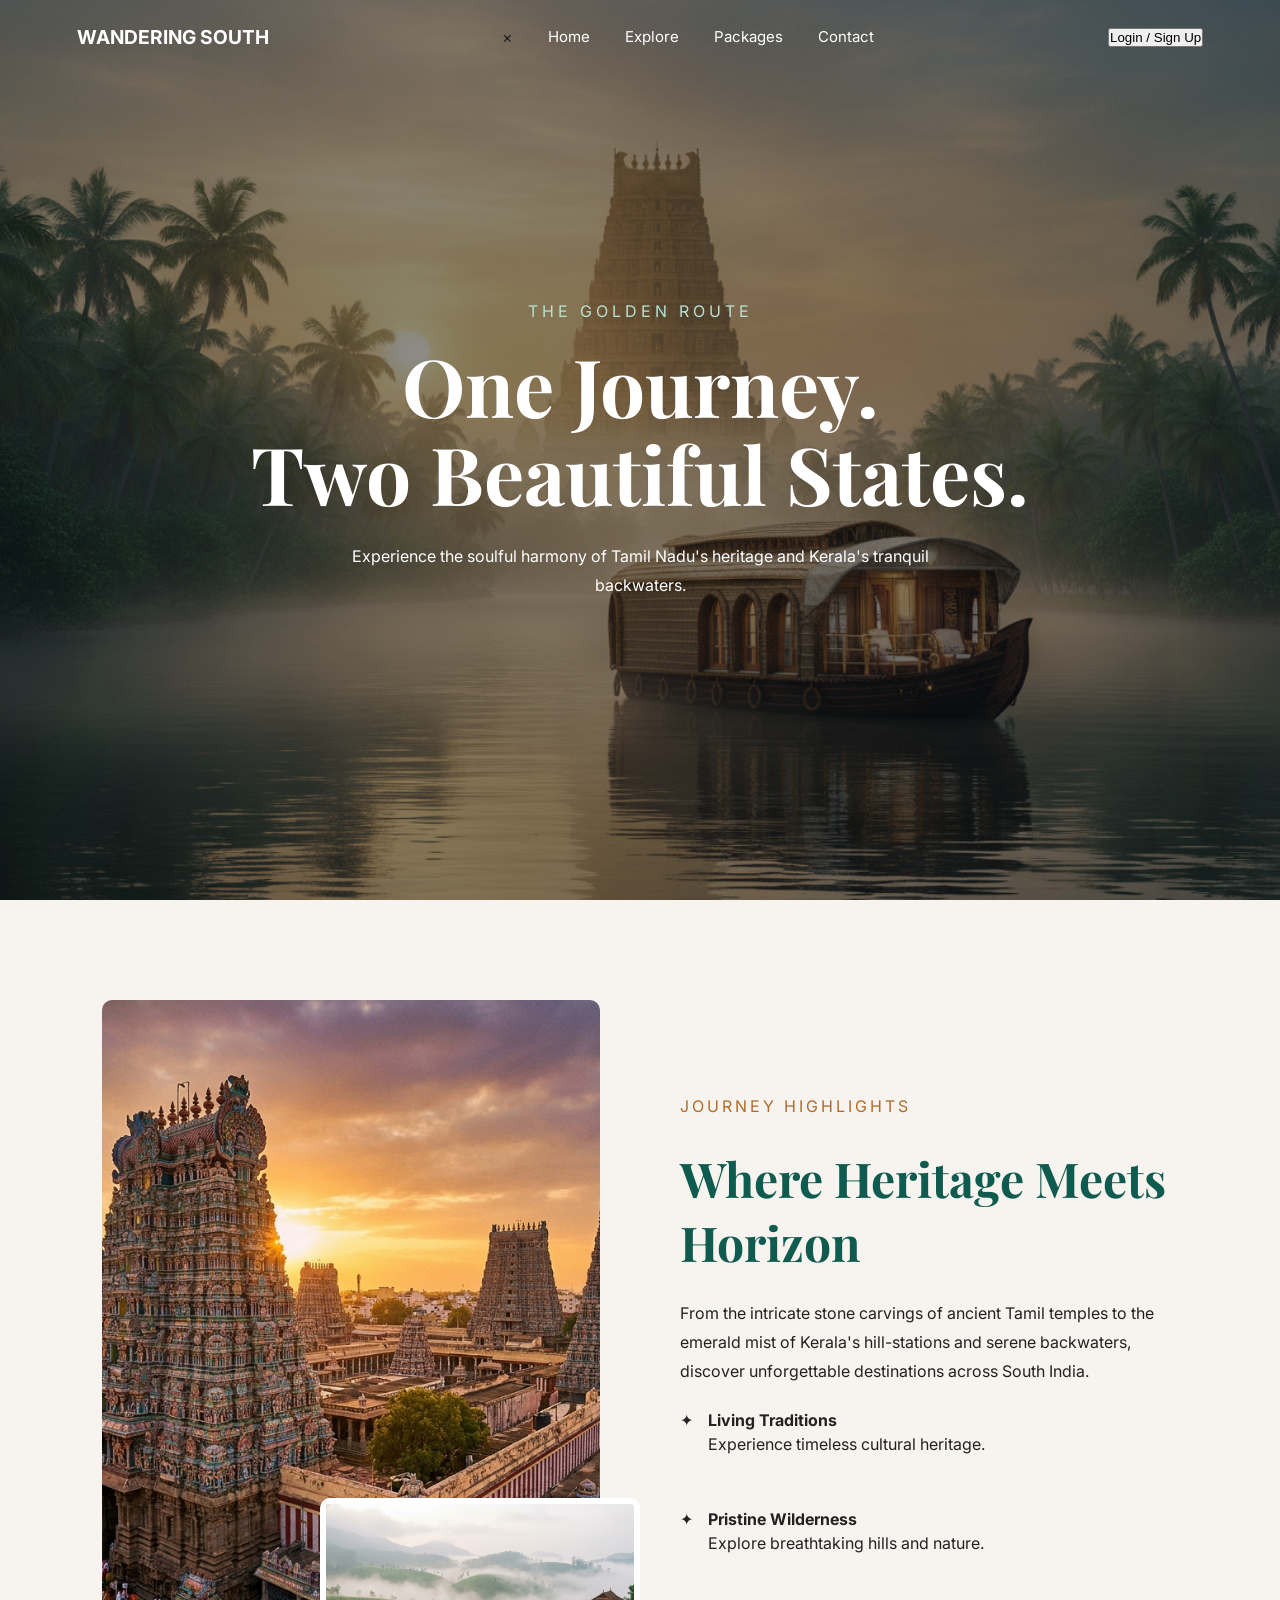
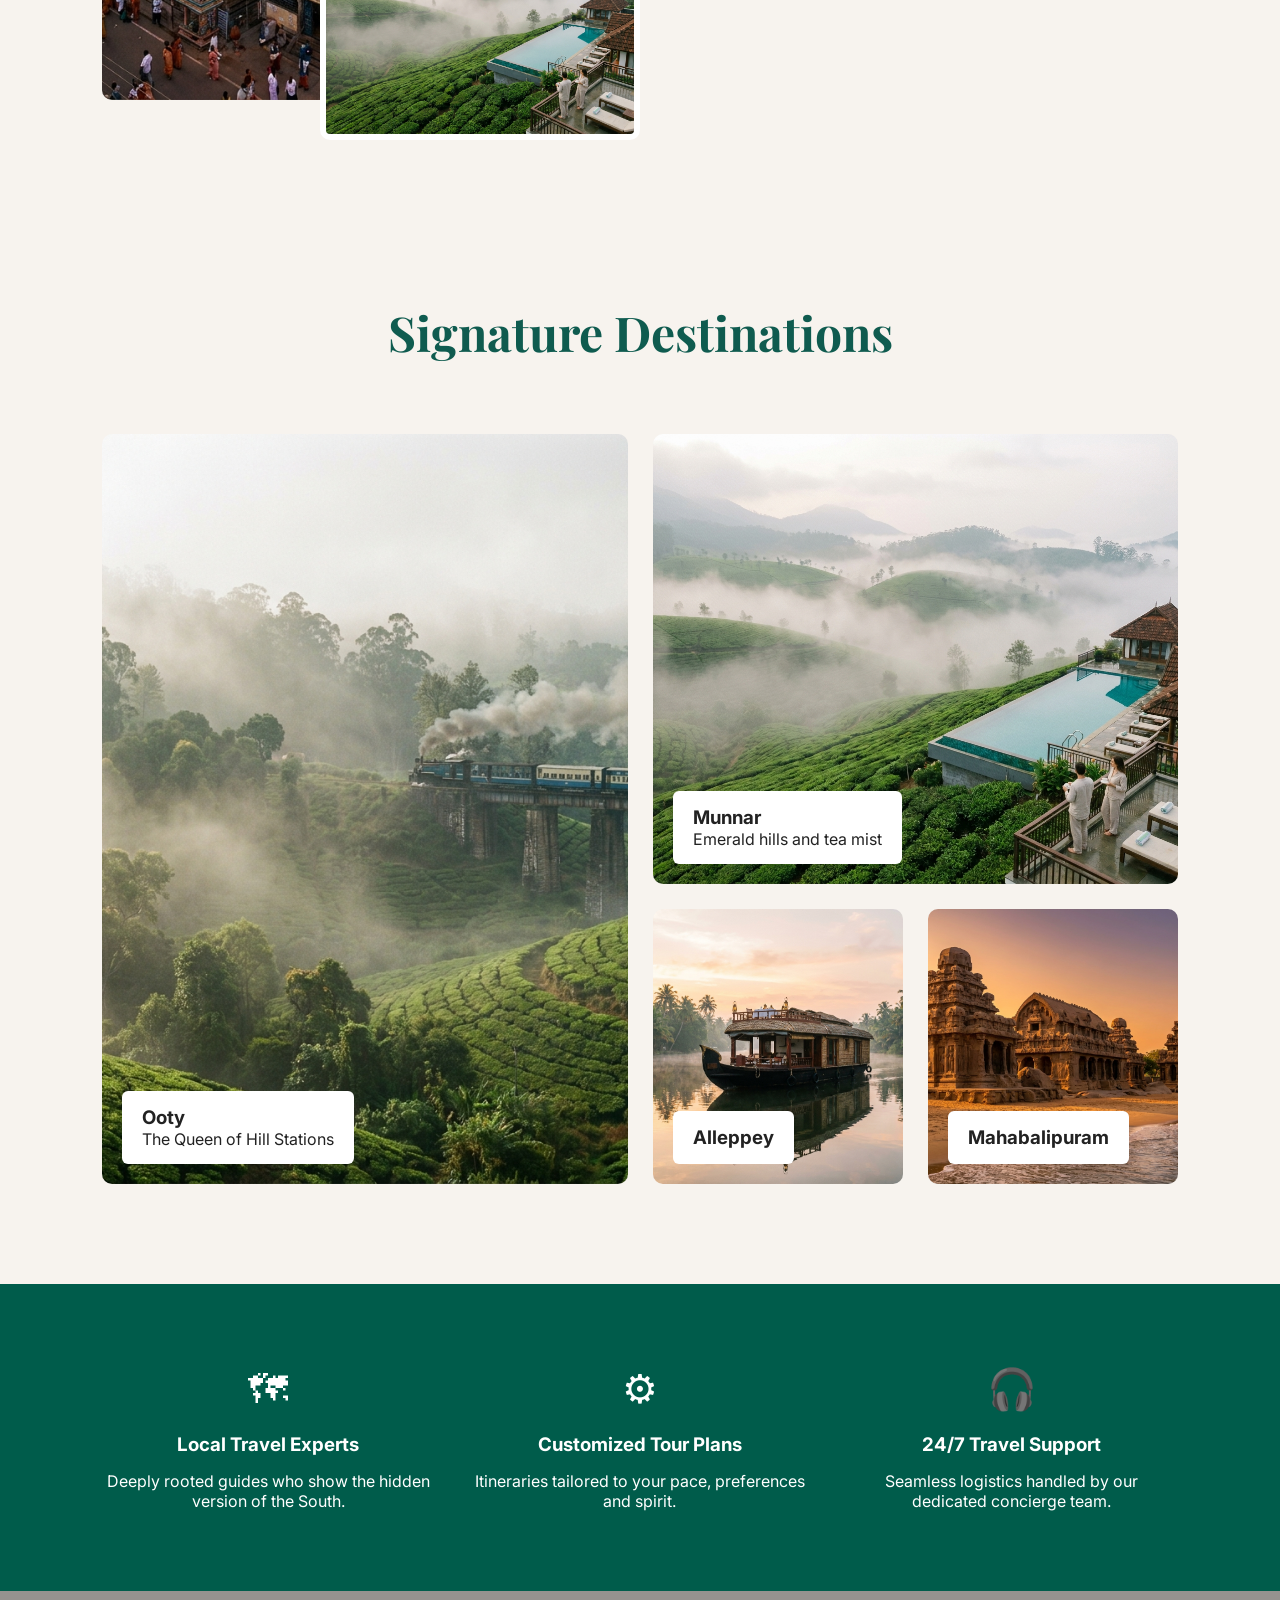
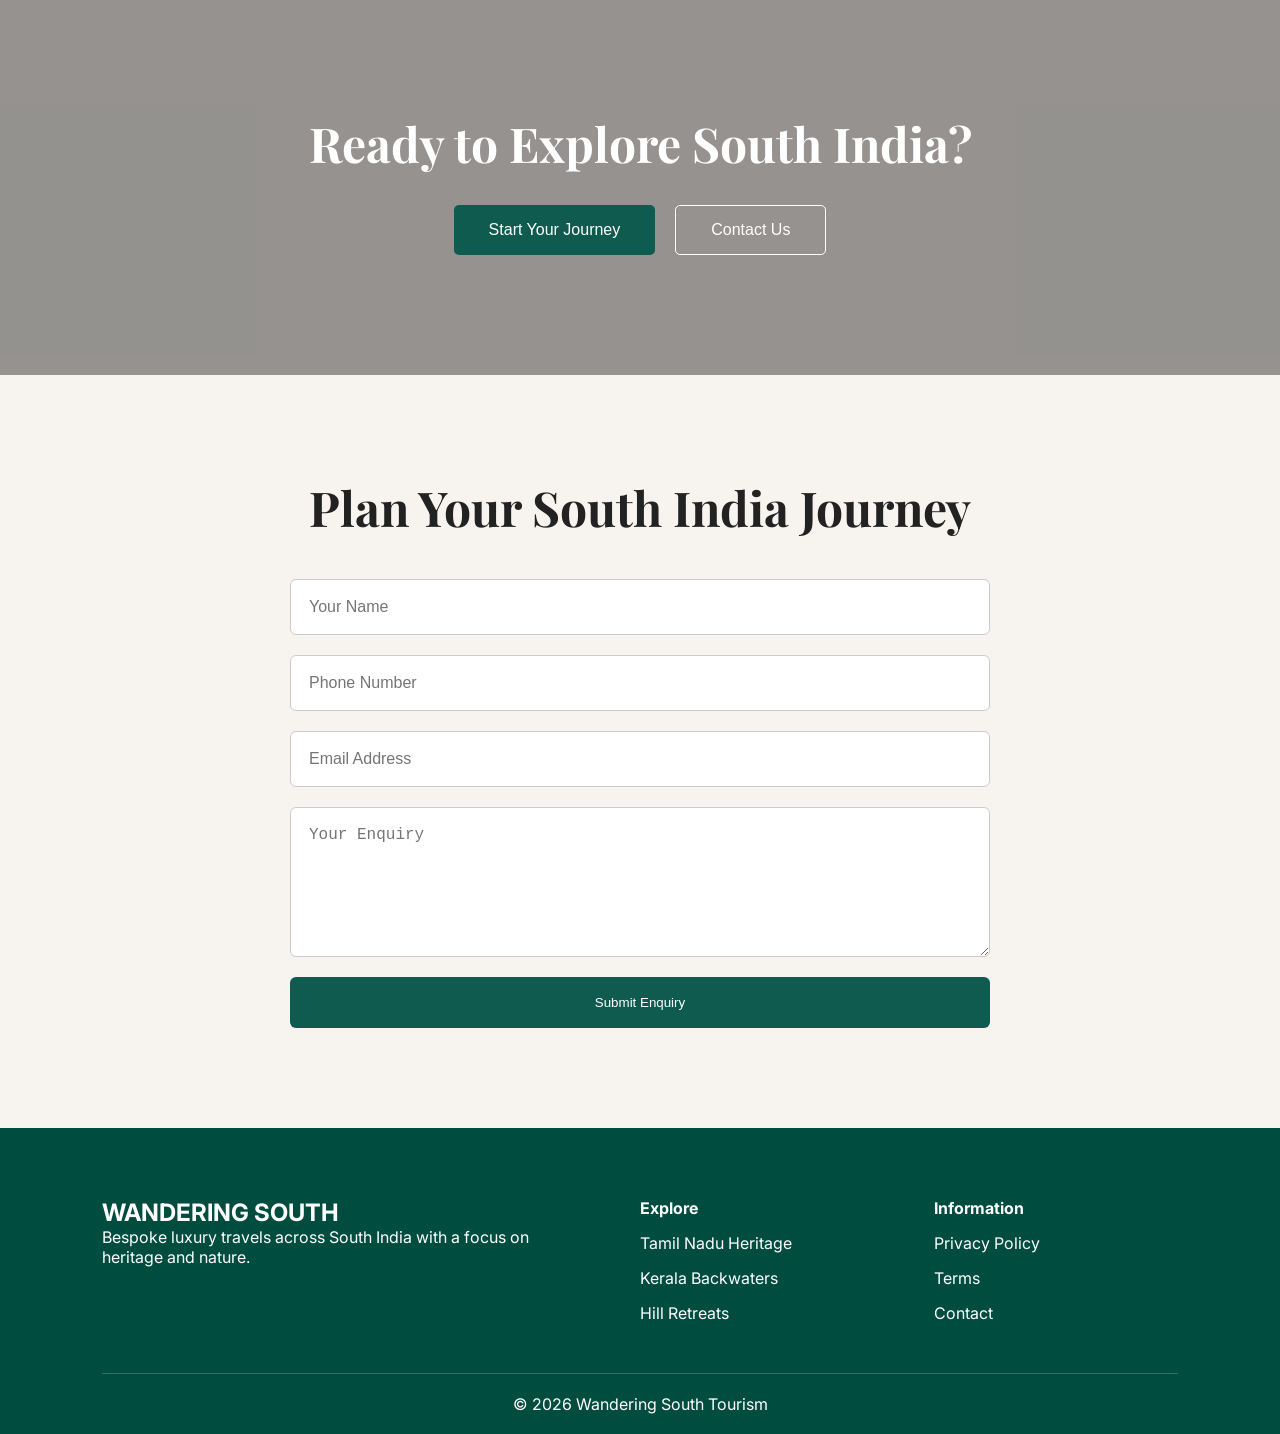
==== commit a1b0f6c9: "footer in updated" ====
--- a/index.html
+++ b/index.html
@@ -4,7 +4,7 @@
 <head>
   <meta charset="UTF-8" />
   <meta name="viewport" content="width=device-width, initial-scale=1.0" />
-  <title>Tours Of South</title> <!-- GOOGLE FONT -->
+  <title>Wandering South</title> <!-- GOOGLE FONT -->
   <link
     href="https://fonts.googleapis.com/css2?family=Playfair+Display:wght@400;500;600;700&family=Inter:wght@300;400;500;600&display=swap"
     rel="stylesheet"> <!-- CSS -->
@@ -127,7 +127,7 @@
   <footer class="footer">
     <div class="footer-container">
       <div class="footer-logo">
-        <h2>KALAYA</h2>
+        <h2>WANDERING SOUTH</h2>
         <p> Bespoke luxury travels across South India with a focus on heritage and nature. </p>
       </div>
       <div class="footer-links">
@@ -138,7 +138,7 @@
         <h4>Information</h4> <a href="#">Privacy Policy</a> <a href="#">Terms</a> <a href="about.html">Contact</a>
       </div>
     </div>
-    <div class="footer-bottom"> © 2026 Kalaya Luxury South India. </div>
+    <div class="footer-bottom">  &copy; 2026 Wandering South Tourism</div>
   </footer> <!-- JS -->
   <script src="script.js"></script>
 </body>
